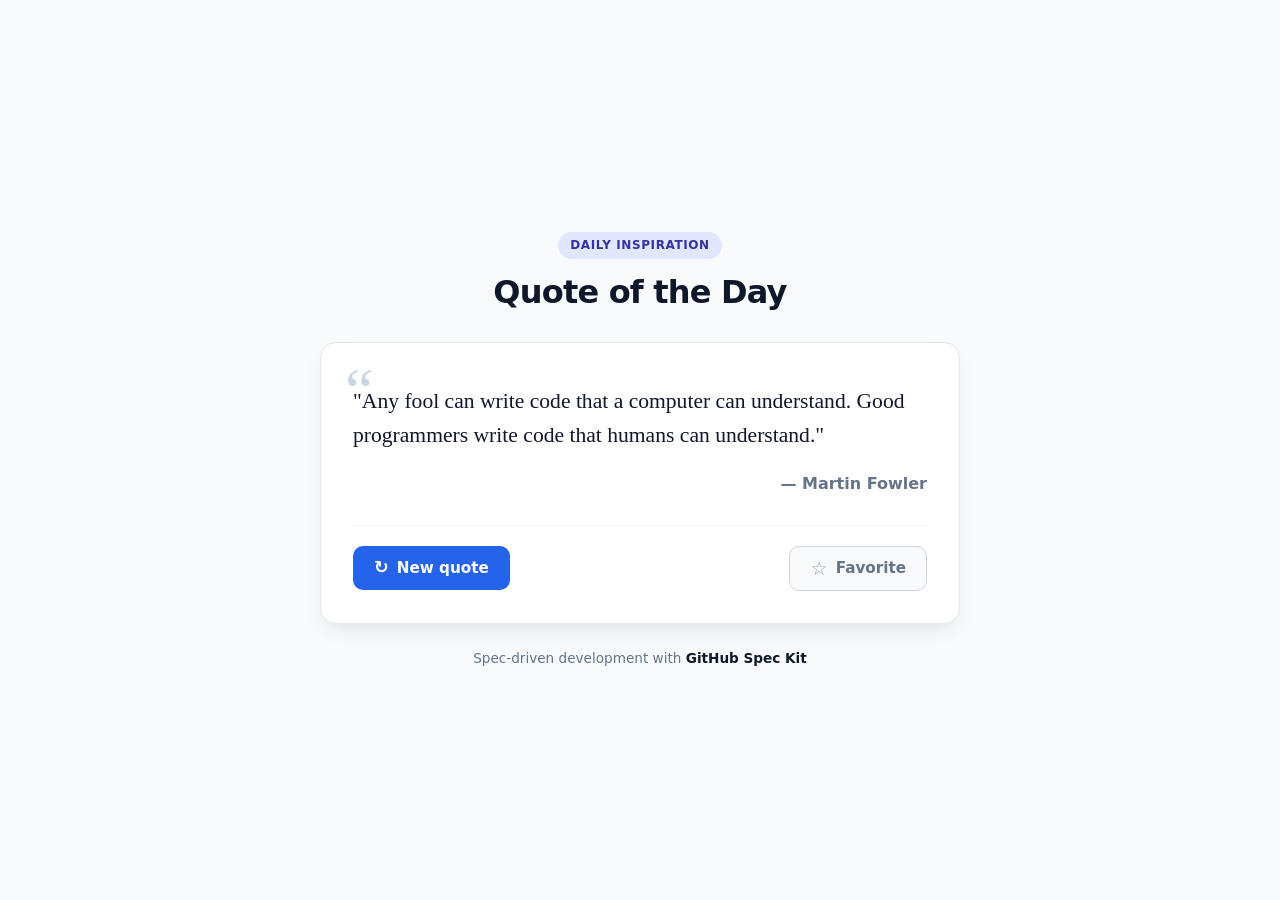
==== index.html @ a9ebde88 "Implement round 1" ====
<!DOCTYPE html>
<html lang="en">
<head>
  <meta charset="UTF-8">
  <meta name="viewport" content="width=device-width, initial-scale=1.0">
  <meta name="description" content="Inspirational quote of the day with cycling and favoriting functionality.">
  <title>Quote of the Day</title>
  <link rel="stylesheet" href="styles.css">
</head>
<body>
  <div class="app-container">
    <header class="app-header">
      <span class="app-badge">Daily Inspiration</span>
      <h1>Quote of the Day</h1>
    </header>

    <main id="quote-card" aria-live="polite">
      <div class="quote-symbol" aria-hidden="true">&ldquo;</div>
      <div class="quote-content">
        <blockquote id="quote-text">Loading inspirational quote...</blockquote>
        <cite id="quote-author">&mdash;</cite>
      </div>

      <div class="quote-actions">
        <button id="new-quote-btn" type="button" class="btn btn-primary">
          <span class="btn-icon" aria-hidden="true">&#x21bb;</span>
          <span>New quote</span>
        </button>

        <button id="favorite-btn" type="button" class="btn btn-favorite" aria-pressed="false" aria-label="Toggle favorite for current quote">
          <span id="favorite-status" class="star-icon" aria-hidden="true">&#x2606;</span>
          <span id="favorite-label">Favorite</span>
        </button>
      </div>
    </main>

    <footer class="app-footer">
      <p>Spec-driven development with <strong>GitHub Spec Kit</strong></p>
    </footer>
  </div>

  <script src="app.js"></script>
</body>
</html>
---- styles.css ----
/* styles.css - Clean, accessible, modern styles for Quote of the Day */

:root {
  --font-sans: system-ui, -apple-system, BlinkMacSystemFont, "Segoe UI", Roboto, Oxygen, Ubuntu, Cantarell, sans-serif;
  --font-serif: "Georgia", Cambria, "Times New Roman", Times, serif;
  
  --color-bg: #f8fafc;
  --color-card-bg: #ffffff;
  --color-text-main: #0f172a;
  --color-text-muted: #64748b;
  --color-border: #e2e8f0;
  
  --color-primary: #2563eb;
  --color-primary-hover: #1d4ed8;
  --color-primary-active: #1e40af;
  --color-primary-text: #ffffff;
  
  --color-fav-bg: #fefce8;
  --color-fav-border: #fef08a;
  --color-fav-active-bg: #fef08a;
  --color-fav-text: #854d0e;
  --color-fav-star: #ca8a04;
  
  --color-focus-ring: #3b82f6;
  --shadow-card: 0 10px 25px -5px rgba(15, 23, 42, 0.08), 0 8px 10px -6px rgba(15, 23, 42, 0.04);
  --radius-card: 16px;
  --radius-btn: 10px;
}

/* Base Reset */
*, *::before, *::after {
  box-sizing: border-box;
  margin: 0;
  padding: 0;
}

body {
  font-family: var(--font-sans);
  background-color: var(--color-bg);
  color: var(--color-text-main);
  min-height: 100vh;
  display: flex;
  align-items: center;
  justify-content: center;
  padding: 1.5rem;
  line-height: 1.6;
}

.app-container {
  width: 100%;
  max-width: 640px;
  display: flex;
  flex-direction: column;
  gap: 1.5rem;
}

/* Header */
.app-header {
  text-align: center;
}

.app-badge {
  display: inline-block;
  font-size: 0.75rem;
  font-weight: 700;
  text-transform: uppercase;
  letter-spacing: 0.05em;
  padding: 0.25rem 0.75rem;
  background-color: #e0e7ff;
  color: #3730a3;
  border-radius: 9999px;
  margin-bottom: 0.5rem;
}

.app-header h1 {
  font-size: 2rem;
  font-weight: 800;
  color: var(--color-text-main);
  letter-spacing: -0.025em;
}

/* Quote Card */
#quote-card {
  position: relative;
  background-color: var(--color-card-bg);
  border: 1px solid var(--color-border);
  border-radius: var(--radius-card);
  box-shadow: var(--shadow-card);
  padding: 2.5rem 2rem 2rem;
  display: flex;
  flex-direction: column;
  gap: 1.75rem;
  transition: transform 0.2s ease, box-shadow 0.2s ease;
}

.quote-symbol {
  position: absolute;
  top: 1rem;
  left: 1.5rem;
  font-family: var(--font-serif);
  font-size: 4rem;
  line-height: 1;
  color: #cbd5e1;
  pointer-events: none;
  user-select: none;
}

.quote-content {
  position: relative;
  display: flex;
  flex-direction: column;
  gap: 1rem;
  z-index: 1;
}

#quote-text {
  font-family: var(--font-serif);
  font-size: 1.35rem;
  font-weight: 400;
  color: var(--color-text-main);
  line-height: 1.55;
  quotes: none;
  font-style: normal;
  min-height: 4.5rem;
  display: flex;
  align-items: center;
}

#quote-author {
  font-family: var(--font-sans);
  font-size: 1rem;
  font-weight: 600;
  color: var(--color-text-muted);
  font-style: normal;
  text-align: right;
}

/* Actions */
.quote-actions {
  display: flex;
  align-items: center;
  justify-content: space-between;
  gap: 1rem;
  padding-top: 1.25rem;
  border-top: 1px solid #f1f5f9;
}

/* Buttons */
.btn {
  display: inline-flex;
  align-items: center;
  justify-content: center;
  gap: 0.5rem;
  font-family: var(--font-sans);
  font-size: 0.95rem;
  font-weight: 600;
  padding: 0.75rem 1.25rem;
  border-radius: var(--radius-btn);
  cursor: pointer;
  transition: background-color 0.15s ease, border-color 0.15s ease, transform 0.1s ease;
  user-select: none;
  border: 1px solid transparent;
}

.btn:active {
  transform: scale(0.98);
}

/* Primary "New quote" Button */
.btn-primary {
  background-color: var(--color-primary);
  color: var(--color-primary-text);
}

.btn-primary:hover {
  background-color: var(--color-primary-hover);
}

.btn-icon {
  font-size: 1.1rem;
  line-height: 1;
}

/* Favorite Button */
.btn-favorite {
  background-color: #f8fafc;
  border-color: #cbd5e1;
  color: var(--color-text-muted);
}

.btn-favorite:hover {
  background-color: #f1f5f9;
  border-color: #94a3b8;
  color: var(--color-text-main);
}

.star-icon {
  font-size: 1.2rem;
  line-height: 1;
  color: #94a3b8;
  transition: color 0.15s ease;
}

/* Favorited Active State */
.btn-favorite.favorited {
  background-color: var(--color-fav-bg);
  border-color: var(--color-fav-border);
  color: var(--color-fav-text);
}

.btn-favorite.favorited:hover {
  background-color: var(--color-fav-active-bg);
}

.btn-favorite.favorited .star-icon {
  color: var(--color-fav-star);
}

/* Accessibility Focus States (WCAG 2.1 AA) */
.btn:focus {
  outline: none;
}

.btn:focus-visible {
  outline: 3px solid var(--color-focus-ring);
  outline-offset: 2px;
}

/* Footer */
.app-footer {
  text-align: center;
  font-size: 0.85rem;
  color: var(--color-text-muted);
}

.app-footer strong {
  color: var(--color-text-main);
}

/* Responsive adjustments */
@media (max-width: 480px) {
  body {
    padding: 1rem;
  }

  #quote-card {
    padding: 2rem 1.25rem 1.5rem;
  }

  #quote-text {
    font-size: 1.15rem;
  }

  .quote-actions {
    flex-direction: column-reverse;
    gap: 0.75rem;
  }

  .btn {
    width: 100%;
  }
}
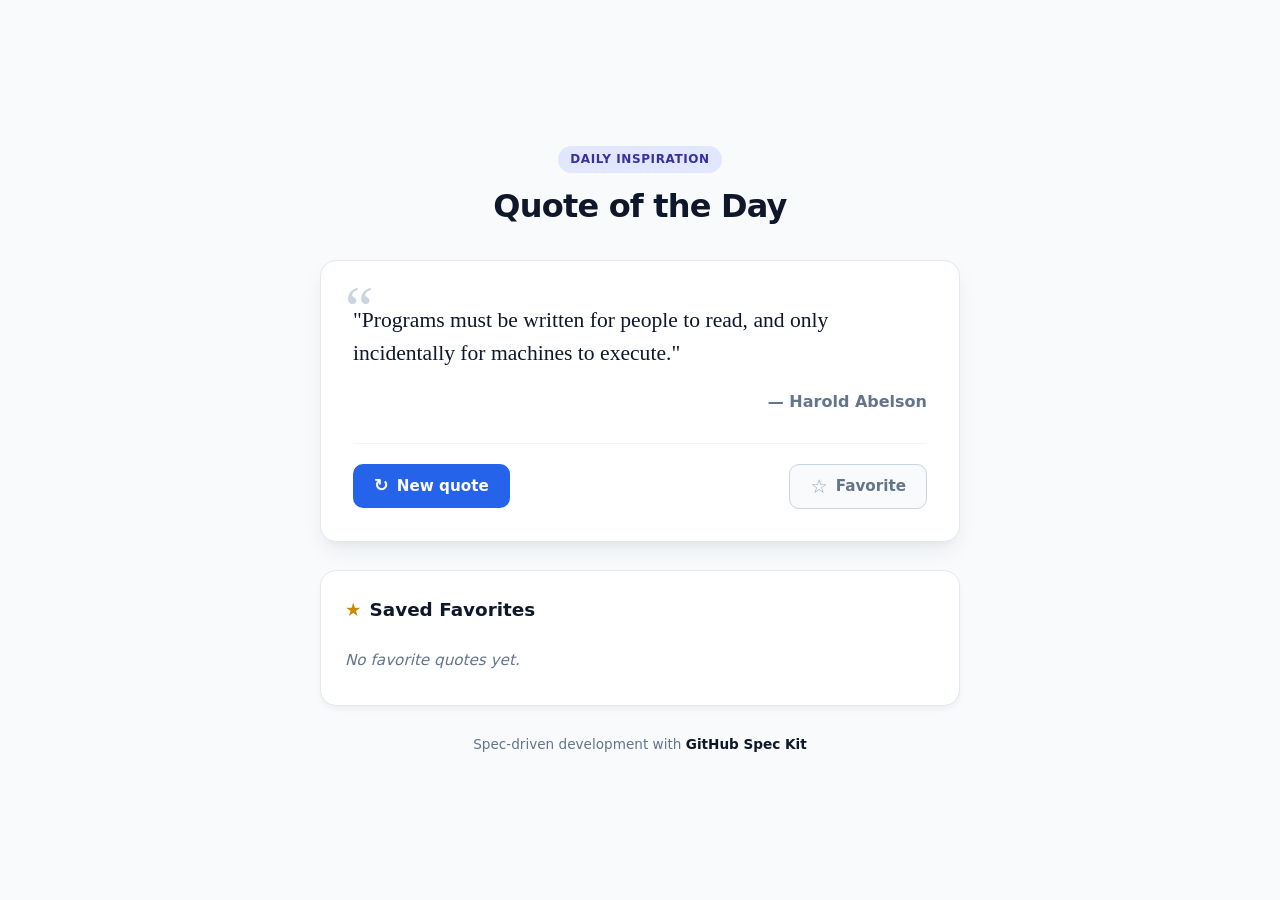
==== commit 691f3c4c: "Implement favorites list" ====
--- a/index.html
+++ b/index.html
@@ -3,7 +3,7 @@
 <head>
   <meta charset="UTF-8">
   <meta name="viewport" content="width=device-width, initial-scale=1.0">
-  <meta name="description" content="Inspirational quote of the day with cycling and favoriting functionality.">
+  <meta name="description" content="Inspirational quote of the day with cycling, favoriting, and saved favorites list.">
   <title>Quote of the Day</title>
   <link rel="stylesheet" href="styles.css">
 </head>
@@ -34,6 +34,14 @@
       </div>
     </main>
 
+    <section id="favorites-section" class="favorites-section" aria-labelledby="favorites-heading">
+      <div class="favorites-header">
+        <h2 id="favorites-heading">Saved Favorites</h2>
+      </div>
+      <p id="favorites-empty" class="favorites-empty">No favorite quotes yet.</p>
+      <ul id="favorites-list" class="favorites-list" aria-label="List of favorited quotes"></ul>
+    </section>
+
     <footer class="app-footer">
       <p>Spec-driven development with <strong>GitHub Spec Kit</strong></p>
     </footer>
@@ -42,4 +50,3 @@
   <script src="app.js"></script>
 </body>
 </html>
-
--- a/styles.css
+++ b/styles.css
@@ -23,6 +23,7 @@
   
   --color-focus-ring: #3b82f6;
   --shadow-card: 0 10px 25px -5px rgba(15, 23, 42, 0.08), 0 8px 10px -6px rgba(15, 23, 42, 0.04);
+  --shadow-subtle: 0 4px 6px -1px rgba(15, 23, 42, 0.05);
   --radius-card: 16px;
   --radius-btn: 10px;
 }
@@ -42,7 +43,7 @@
   display: flex;
   align-items: center;
   justify-content: center;
-  padding: 1.5rem;
+  padding: 2rem 1.5rem;
   line-height: 1.6;
 }
 
@@ -51,7 +52,7 @@
   max-width: 640px;
   display: flex;
   flex-direction: column;
-  gap: 1.5rem;
+  gap: 1.75rem;
 }
 
 /* Header */
@@ -226,6 +227,74 @@
   outline-offset: 2px;
 }
 
+/* Favorites Section (Refinement - US4) */
+.favorites-section {
+  background-color: var(--color-card-bg);
+  border: 1px solid var(--color-border);
+  border-radius: var(--radius-card);
+  box-shadow: var(--shadow-subtle);
+  padding: 1.5rem;
+  display: flex;
+  flex-direction: column;
+  gap: 1rem;
+}
+
+.favorites-header h2 {
+  font-size: 1.15rem;
+  font-weight: 700;
+  color: var(--color-text-main);
+  display: flex;
+  align-items: center;
+  gap: 0.5rem;
+}
+
+.favorites-header h2::before {
+  content: "★";
+  color: var(--color-fav-star);
+}
+
+.favorites-empty {
+  font-size: 0.95rem;
+  color: var(--color-text-muted);
+  font-style: italic;
+  padding: 0.5rem 0;
+}
+
+.favorites-list {
+  list-style: none;
+  display: flex;
+  flex-direction: column;
+  gap: 0.75rem;
+}
+
+.favorite-item {
+  background-color: #f8fafc;
+  border: 1px solid #e2e8f0;
+  border-left: 4px solid var(--color-fav-star);
+  border-radius: 8px;
+  padding: 0.85rem 1rem;
+  display: flex;
+  flex-direction: column;
+  gap: 0.35rem;
+}
+
+.favorite-text {
+  font-family: var(--font-serif);
+  font-size: 0.95rem;
+  color: var(--color-text-main);
+  line-height: 1.45;
+  quotes: none;
+}
+
+.favorite-author {
+  font-family: var(--font-sans);
+  font-size: 0.85rem;
+  font-weight: 600;
+  color: var(--color-text-muted);
+  font-style: normal;
+  text-align: right;
+}
+
 /* Footer */
 .app-footer {
   text-align: center;
@@ -259,5 +328,8 @@
   .btn {
     width: 100%;
   }
-}
-
+
+  .favorites-section {
+    padding: 1.25rem 1rem;
+  }
+}
